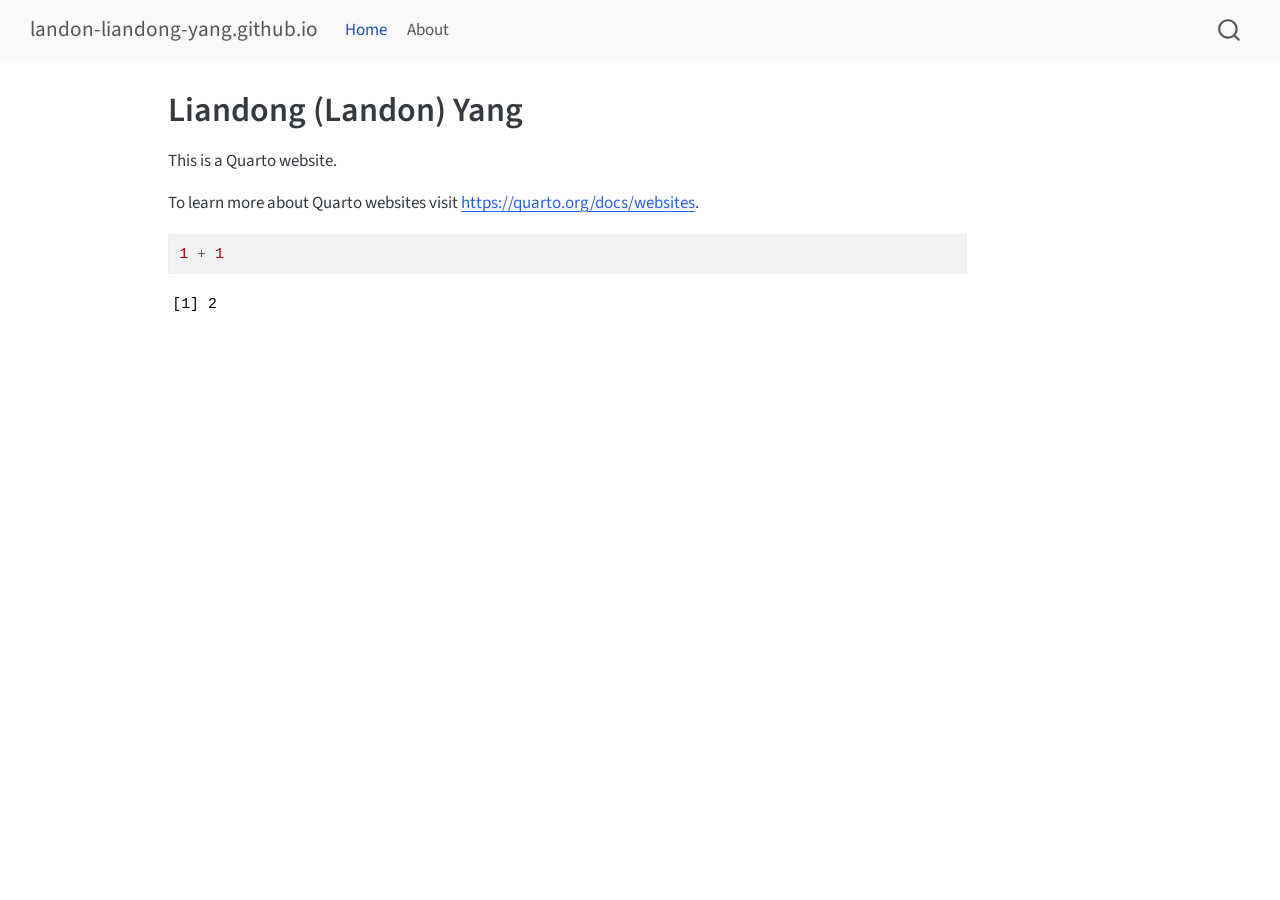
==== docs/index.html @ 1467f98a "title changes" ====
<!DOCTYPE html>
<html xmlns="http://www.w3.org/1999/xhtml" lang="en" xml:lang="en"><head>

<meta charset="utf-8">
<meta name="generator" content="quarto-1.11.9">

<meta name="viewport" content="width=device-width, initial-scale=1.0, user-scalable=yes">


<title>Liandong (Landon) Yang – landon-liandong-yang.github.io</title>
<style>
/* Default styles provided by pandoc.
** See https://pandoc.org/MANUAL.html#variables-for-html for config info.
*/
span.smallcaps{font-variant: small-caps;}
div.columns{display: flex; gap: 1.5em;}
div.column{flex: auto;}
@media screen {
div.columns{gap: min(4vw, 1.5em);}
div.column{overflow-x: auto;}
}
div.hanging-indent{margin-left: 1.5em; text-indent: -1.5em;}
ul.task-list{list-style: none;}
ul.task-list li input[type="checkbox"] {
  width: 0.8em;
  margin: 0 0.8em 0.2em -1em; /* quarto-specific, see https://github.com/quarto-dev/quarto-cli/issues/4556 */ 
  vertical-align: middle;
}
/* CSS for syntax highlighting */
html { -webkit-text-size-adjust: 100%; }
pre > code.sourceCode { white-space: pre; position: relative; }
pre > code.sourceCode > span { display: inline-block; line-height: 1.25; }
pre > code.sourceCode > span:empty { height: 1.2em; }
.sourceCode { overflow: visible; }
code.sourceCode > span { color: inherit; text-decoration: inherit; }
div.sourceCode { margin: 1em 0; }
pre.sourceCode { margin: 0; }
@media screen {
div.sourceCode { overflow: auto; }
}
@media print {
pre > code.sourceCode { white-space: pre-wrap; }
pre > code.sourceCode > span { text-indent: -5em; padding-left: 5em; }
}
pre.numberSource code
  { counter-reset: source-line 0; }
pre.numberSource code > span
  { position: relative; left: -4em; counter-increment: source-line; }
pre.numberSource code > span > a:first-child::before
  { content: counter(source-line);
    position: relative; left: -1em; text-align: right; vertical-align: baseline;
    border: none; display: inline-block;
    -webkit-touch-callout: none; -webkit-user-select: none;
    -khtml-user-select: none; -moz-user-select: none;
    -ms-user-select: none; user-select: none;
    padding: 0 4px; width: 4em;
  }
pre.numberSource { margin-left: 3em;  padding-left: 4px; }
div.sourceCode
  {   }
@media screen {
pre > code.sourceCode > span > a:first-child::before { text-decoration: underline; }
}
</style>


<script src="site_libs/quarto-nav/quarto-nav.js"></script>
<script src="site_libs/quarto-nav/headroom.min.js"></script>
<script src="site_libs/clipboard/clipboard.min.js"></script>
<script src="site_libs/quarto-search/autocomplete.umd.js"></script>
<script src="site_libs/quarto-search/fuse.min.js"></script>
<script src="site_libs/quarto-search/quarto-search.js"></script>
<meta name="quarto:offset" content="./">
<script src="site_libs/quarto-html/quarto.js" type="module"></script>
<script src="site_libs/quarto-html/tabsets/tabsets.js" type="module"></script>
<script src="site_libs/quarto-html/scrollable-regions/scrollable-regions.js" type="module"></script>
<script src="site_libs/quarto-html/popper.min.js"></script>
<script src="site_libs/quarto-html/tippy.umd.min.js"></script>
<script src="site_libs/quarto-html/anchor.min.js"></script>
<link href="site_libs/quarto-html/tippy.css" rel="stylesheet">
<link href="site_libs/quarto-html/quarto-syntax-highlighting-63b5708e65d6cd79cd7618c58d0c21e7.css" rel="stylesheet" id="quarto-text-highlighting-styles">
<script src="site_libs/bootstrap/bootstrap.min.js"></script>
<link href="site_libs/bootstrap/bootstrap-icons.css" rel="stylesheet">
<link href="site_libs/bootstrap/bootstrap-d31a0c91b01e363be7b7a36e602e2c70.min.css" rel="stylesheet" append-hash="true" id="quarto-bootstrap" data-mode="light">
<script id="quarto-search-options" type="application/json">{
  "location": "navbar",
  "copy-button": false,
  "collapse-after": 3,
  "panel-placement": "end",
  "type": "overlay",
  "limit": 50,
  "keyboard-shortcut": [
    "f",
    "/",
    "s"
  ],
  "show-item-context": false,
  "language": {
    "search-no-results-text": "No results",
    "search-matching-documents-text": "matching documents",
    "search-copy-link-title": "Copy link to search",
    "search-hide-matches-text": "Hide additional matches",
    "search-more-match-text": "more match in this document",
    "search-more-matches-text": "more matches in this document",
    "search-clear-button-title": "Clear",
    "search-text-placeholder": "",
    "search-detached-cancel-button-title": "Cancel",
    "search-submit-button-title": "Submit",
    "search-label": "Search"
  }
}</script>


<link rel="stylesheet" href="styles.css">
</head>

<body class="nav-fixed quarto-light"><a id="quarto-skip-link" class="visually-hidden-focusable" href="#quarto-document-content">Skip to main content</a>

<div id="quarto-search-results"></div>
  <header id="quarto-header" class="headroom fixed-top">
    <nav class="navbar navbar-expand-lg " data-bs-theme="dark" aria-label="Site">
      <div class="navbar-container container-fluid">
      <div class="navbar-brand-container mx-auto">
    <a class="navbar-brand" href="./index.html">
    <span class="navbar-title">landon-liandong-yang.github.io</span>
    </a>
  </div>
          <button class="navbar-toggler" type="button" data-bs-toggle="collapse" data-bs-target="#navbarCollapse" aria-controls="navbarCollapse" aria-expanded="false" aria-label="Toggle navigation" onclick="if (window.quartoToggleHeadroom) { window.quartoToggleHeadroom(); }">
  <span class="navbar-toggler-icon"></span>
</button>
          <div class="collapse navbar-collapse" id="navbarCollapse">
            <ul class="navbar-nav navbar-nav-scroll me-auto">
  <li class="nav-item">
    <a class="nav-link active" href="./index.html" aria-current="page"> 
<span class="menu-text">Home</span></a>
  </li>  
  <li class="nav-item">
    <a class="nav-link" href="./about.html"> 
<span class="menu-text">About</span></a>
  </li>  
</ul>
          </div> <!-- /navcollapse -->
            <div class="quarto-navbar-tools">
</div>
            <div id="quarto-search" class="" title="Search"></div>
      </div> <!-- /container-fluid -->
    </nav>
</header>
<!-- content -->
<div id="quarto-content" class="quarto-container page-columns page-rows-contents page-layout-article page-navbar">
<!-- sidebar -->
<!-- margin-sidebar -->
    <div id="quarto-margin-sidebar" class="sidebar margin-sidebar zindex-bottom">
        
    </div>
<!-- main -->
<main class="content" id="quarto-document-content" tabindex="-1">

<header id="title-block-header" class="quarto-title-block default">
<div class="quarto-title">
<h1 class="title">Liandong (Landon) Yang</h1>
</div>



<div class="quarto-title-meta">

    
  
    
  </div>
  


</header>


<p>This is a Quarto website.</p>
<p>To learn more about Quarto websites visit <a href="https://quarto.org/docs/websites" class="uri">https://quarto.org/docs/websites</a>.</p>
<div class="cell">
<div class="code-copy-outer-scaffold"><div class="sourceCode cell-code" id="cb1"><pre class="sourceCode r code-with-copy"><code class="sourceCode r"><span id="cb1-1"><a href="#cb1-1" aria-hidden="true" tabindex="-1"></a><span class="dv">1</span> <span class="sc">+</span> <span class="dv">1</span></span></code></pre></div><button title="Copy to Clipboard" class="code-copy-button"><i class="bi"></i></button></div>
<div class="cell-output cell-output-stdout">
<pre><code>[1] 2</code></pre>
</div>
</div>



</main> <!-- /main -->
<script id="quarto-html-after-body" type="application/javascript">
  window.document.addEventListener("DOMContentLoaded", function (event) {
    const icon = "";
    const anchorJS = new window.AnchorJS();
    anchorJS.options = {
      placement: 'right',
      icon: icon
    };
    anchorJS.add('.anchored');
    const isCodeAnnotation = (el) => {
      for (const clz of el.classList) {
        if (clz.startsWith('code-annotation-')) {                     
          return true;
        }
      }
      return false;
    }
    const onCopySuccess = function(e) {
      // button target
      const button = e.trigger;
      // don't keep focus
      button.blur();
      // flash "checked"
      button.classList.add('code-copy-button-checked');
      var currentTitle = button.getAttribute("title");
      button.setAttribute("title", "Copied!");
      let tooltip;
      if (window.bootstrap) {
        button.setAttribute("data-bs-toggle", "tooltip");
        button.setAttribute("data-bs-placement", "left");
        button.setAttribute("data-bs-title", "Copied!");
        tooltip = new bootstrap.Tooltip(button, 
          { trigger: "manual", 
            customClass: "code-copy-button-tooltip",
            offset: [0, -8]});
        tooltip.show();    
      }
      setTimeout(function() {
        if (tooltip) {
          tooltip.hide();
          button.removeAttribute("data-bs-title");
          button.removeAttribute("data-bs-toggle");
          button.removeAttribute("data-bs-placement");
        }
        button.setAttribute("title", currentTitle);
        button.classList.remove('code-copy-button-checked');
      }, 1000);
      // clear code selection
      e.clearSelection();
    }
    const getTextToCopy = function(trigger) {
      const outerScaffold = trigger.parentElement.cloneNode(true);
      const codeEl = outerScaffold.querySelector('code');
      for (const childEl of codeEl.children) {
        if (isCodeAnnotation(childEl)) {
          childEl.remove();
        }
      }
      return codeEl.innerText;
    }
    const clipboard = new window.ClipboardJS('.code-copy-button:not([data-in-quarto-modal])', {
      text: getTextToCopy
    });
    clipboard.on('success', onCopySuccess);
    if (window.document.getElementById('quarto-embedded-source-code-modal')) {
      const clipboardModal = new window.ClipboardJS('.code-copy-button[data-in-quarto-modal]', {
        text: getTextToCopy,
        container: window.document.getElementById('quarto-embedded-source-code-modal')
      });
      clipboardModal.on('success', onCopySuccess);
    }
      var localhostRegex = new RegExp(/^(?:http|https):\/\/localhost\:?[0-9]*\//);
      var mailtoRegex = new RegExp(/^mailto:/);
        var filterRegex = new RegExp('/' + window.location.host + '/');
      var isInternal = (href) => {
          return filterRegex.test(href) || localhostRegex.test(href) || mailtoRegex.test(href);
      }
      // Inspect non-navigation links and adorn them if external
      window.quartoDecorateExternalLinks = function (root) {
     var links = (root || window.document).querySelectorAll('a[href]:not(.nav-link):not(.navbar-brand):not(.toc-action):not(.sidebar-link):not(.sidebar-item-toggle):not(.pagination-link):not(.no-external):not([aria-hidden]):not(.dropdown-item):not(.quarto-navigation-tool):not(.about-link)');
      for (var i=0; i<links.length; i++) {
        const link = links[i];
        if (!isInternal(link.href)) {
          // undo the damage that might have been done by quarto-nav.js in the case of
          // links that we want to consider external
          if (link.dataset.originalHref !== undefined) {
            link.href = link.dataset.originalHref;
          }
          if (!link.classList.contains('no-external-icon')) {
          }
        }
      }
      };
      window.quartoDecorateExternalLinks(window.document);
    // Esc closes the popup (WCAG 1.4.13) and focus leaving both trigger and
    // popup closes it (WCAG 2.4.11); tippy handles neither for interactive popups.
    const hideOnEscAndFocusOut = {
      name: 'hideOnEscAndFocusOut',
      defaultValue: true,
      fn(instance) {
        const dismiss = () => {
          // A show scheduled by the trigger delay would otherwise reopen it
          instance.clearDelayTimeouts();
          instance.hide();
        };
        const onKeyDown = (event) => {
          if (event.key !== 'Escape') {
            return;
          }
          // Keep Esc from also reaching page handlers (e.g. reveal.js overview),
          // except an open reveal.js slide menu, which Esc should close too.
          // The menu handles keys only when its keyboard option is on.
          const menuHandlesEsc = window.Reveal?.getPlugin?.('menu')?.isOpen() &&
            window.Reveal.getConfig().menu?.keyboard !== false;
          if (!menuHandlesEsc) {
            event.stopPropagation();
          }
          if (instance.popper.contains(window.document.activeElement)) {
            // Disabled while refocusing so the focus trigger does not reopen it
            instance.disable();
            instance.reference.focus();
            instance.enable();
          }
          dismiss();
        };
        const onFocusOut = (event) => {
          const target = event.relatedTarget;
          if (target && !instance.reference.contains(target) &&
              !instance.popper.contains(target)) {
            dismiss();
          }
        };
        // On the trigger too: a click trigger (code-annotations: select) has no
        // blur handling. Attached for the instance's lifetime so leaving the
        // trigger also cancels a show still pending on the trigger delay.
        instance.reference.addEventListener('focusout', onFocusOut);
        return {
          onShow() {
            window.document.addEventListener('keydown', onKeyDown, true);
            instance.popper.addEventListener('focusout', onFocusOut);
          },
          onHide() {
            window.document.removeEventListener('keydown', onKeyDown, true);
            instance.popper.removeEventListener('focusout', onFocusOut);
          },
          onDestroy() {
            instance.reference.removeEventListener('focusout', onFocusOut);
          },
        };
      },
    };
    function tippyHover(el, contentFn, onTriggerFn, onUntriggerFn) {
      const config = {
        allowHTML: true,
        maxWidth: 500,
        delay: 100,
        arrow: false,
        appendTo: function(el) {
            return el.parentElement;
        },
        interactive: true,
        interactiveBorder: 10,
        theme: 'quarto',
        placement: 'bottom-start',
        plugins: [hideOnEscAndFocusOut],
      };
      if (contentFn) {
        config.content = contentFn;
      }
      if (onTriggerFn) {
        config.onTrigger = onTriggerFn;
      }
      if (onUntriggerFn) {
        config.onUntrigger = onUntriggerFn;
      }
      window.tippy(el, config); 
    }
    const noterefs = window.document.querySelectorAll('a[role="doc-noteref"]');
    for (var i=0; i<noterefs.length; i++) {
      const ref = noterefs[i];
      tippyHover(ref, function() {
        // use id or data attribute instead here
        let href = ref.getAttribute('data-footnote-href') || ref.getAttribute('href');
        try { href = new URL(href).hash; } catch {}
        const id = href.replace(/^#\/?/, "");
        const note = window.document.getElementById(id);
        if (note) {
          return note.innerHTML;
        } else {
          return "";
        }
      });
    }
    const xrefs = window.document.querySelectorAll('a.quarto-xref');
    const processXRef = (id, note) => {
      // Strip column container classes
      const stripColumnClz = (el) => {
        el.classList.remove("page-full", "page-columns");
        if (el.children) {
          for (const child of el.children) {
            stripColumnClz(child);
          }
        }
      }
      stripColumnClz(note)
      if (id === null || id.startsWith('sec-')) {
        // Special case sections, only their first couple elements
        const container = document.createElement("div");
        if (note.children && note.children.length > 2) {
          container.appendChild(note.children[0].cloneNode(true));
          for (let i = 1; i < note.children.length; i++) {
            const child = note.children[i];
            if (child.tagName === "P" && child.innerText === "") {
              continue;
            } else {
              container.appendChild(child.cloneNode(true));
              break;
            }
          }
          if (window.Quarto?.typesetMath) {
            window.Quarto.typesetMath(container);
          }
          return container.innerHTML
        } else {
          if (window.Quarto?.typesetMath) {
            window.Quarto.typesetMath(note);
          }
          return note.innerHTML;
        }
      } else {
        // Remove any anchor links if they are present
        const anchorLink = note.querySelector('a.anchorjs-link');
        if (anchorLink) {
          anchorLink.remove();
        }
        if (window.Quarto?.typesetMath) {
          window.Quarto.typesetMath(note);
        }
        if (note.classList.contains("callout")) {
          return note.outerHTML;
        } else {
          return note.innerHTML;
        }
      }
    }
    for (var i=0; i<xrefs.length; i++) {
      const xref = xrefs[i];
      tippyHover(xref, undefined, function(instance) {
        instance.disable();
        let url = xref.getAttribute('href');
        let hash = undefined; 
        if (url.startsWith('#')) {
          hash = url;
        } else {
          try { hash = new URL(url).hash; } catch {}
        }
        if (hash) {
          const id = hash.replace(/^#\/?/, "");
          const note = window.document.getElementById(id);
          if (note !== null) {
            try {
              const html = processXRef(id, note.cloneNode(true));
              instance.setContent(html);
            } finally {
              instance.enable();
              instance.show();
            }
          } else {
            // See if we can fetch this
            fetch(url.split('#')[0])
            .then(res => res.text())
            .then(html => {
              const parser = new DOMParser();
              const htmlDoc = parser.parseFromString(html, "text/html");
              const note = htmlDoc.getElementById(id);
              if (note !== null) {
                const html = processXRef(id, note);
                instance.setContent(html);
              } 
            }).finally(() => {
              instance.enable();
              instance.show();
            });
          }
        } else {
          // See if we can fetch a full url (with no hash to target)
          // This is a special case and we should probably do some content thinning / targeting
          fetch(url)
          .then(res => res.text())
          .then(html => {
            const parser = new DOMParser();
            const htmlDoc = parser.parseFromString(html, "text/html");
            const note = htmlDoc.querySelector('main.content');
            if (note !== null) {
              // This should only happen for chapter cross references
              // (since there is no id in the URL)
              // remove the first header
              if (note.children.length > 0 && note.children[0].tagName === "HEADER") {
                note.children[0].remove();
              }
              const html = processXRef(null, note);
              instance.setContent(html);
            } 
          }).finally(() => {
            instance.enable();
            instance.show();
          });
        }
      }, function(instance) {
      });
    }
        let selectedAnnoteEl;
        const selectorForAnnotation = ( cell, annotation) => {
          let cellAttr = 'data-code-cell="' + cell + '"';
          let lineAttr = 'data-code-annotation="' +  annotation + '"';
          const selector = 'span[' + cellAttr + '][' + lineAttr + ']';
          return selector;
        }
        const selectCodeLines = (annoteEl) => {
          const doc = window.document;
          const targetCell = annoteEl.getAttribute("data-target-cell");
          const targetAnnotation = annoteEl.getAttribute("data-target-annotation");
          const annoteSpan = window.document.querySelector(selectorForAnnotation(targetCell, targetAnnotation));
          const lines = annoteSpan.getAttribute("data-code-lines").split(",");
          const lineIds = lines.map((line) => {
            return targetCell + "-" + line;
          })
          // Each band is positioned against its own containing block, which is
          // not the offsetParent of the lines, so place it from client rects.
          const placeBand = (band, firstEl, lastEl, codeBlock) => {
            const container = band.offsetParent;
            if (container === null) {
              return;
            }
            const containerRect = container.getBoundingClientRect();
            // Reveal.js scales slides with a transform, so convert client
            // pixels back to the CSS pixels of the container.
            const scale = containerRect.height / container.offsetHeight || 1;
            const firstRect = firstEl.getBoundingClientRect();
            const lastRect = lastEl.getBoundingClientRect();
            const top = (firstRect.top - containerRect.top) / scale - container.clientTop + container.scrollTop;
            const height = (lastRect.bottom - firstRect.top) / scale;
            band.style.top = top - 2 + "px";
            band.style.height = height + 4 + "px";
            if (codeBlock) {
              // Without the copy button wrapper, the containing block is wider
              // than the code block, so span the code block explicitly.
              const blockRect = codeBlock.getBoundingClientRect();
              band.style.left = (blockRect.left - containerRect.left) / scale - container.clientLeft + container.scrollLeft + "px";
              band.style.width = blockRect.width / scale + "px";
            }
          };
          if (lineIds.length > 0) {
            const el = window.document.getElementById(lineIds[0]);
            const lastEl = window.document.getElementById(lineIds[lineIds.length - 1]);
            const parent = el.parentElement.parentElement;
            // cook up a div (if necessary) and position it
            let div = window.document.getElementById("code-annotation-line-highlight");
            if (div === null) {
              div = window.document.createElement("div");
              div.setAttribute("id", "code-annotation-line-highlight");
              div.style.position = 'absolute';
              parent.appendChild(div);
            }
            placeBand(div, el, lastEl, parent.closest("div.sourceCode") || parent);
            let gutterDiv = window.document.getElementById("code-annotation-line-highlight-gutter");
            if (gutterDiv === null) {
              gutterDiv = window.document.createElement("div");
              gutterDiv.setAttribute("id", "code-annotation-line-highlight-gutter");
              gutterDiv.style.position = 'absolute';
              const codeCell = window.document.getElementById(targetCell);
              const gutter = codeCell.querySelector('.code-annotation-gutter');
              gutter.appendChild(gutterDiv);
            }
            placeBand(gutterDiv, el, lastEl);
            selectedAnnoteEl = annoteEl;
          }
        };
        const unselectCodeLines = () => {
          const elementsIds = ["code-annotation-line-highlight", "code-annotation-line-highlight-gutter"];
          elementsIds.forEach((elId) => {
            const div = window.document.getElementById(elId);
            if (div) {
              div.remove();
            }
          });
          selectedAnnoteEl = undefined;
        };
          // Handle positioning of the toggle
      window.addEventListener(
        "resize",
        throttle(() => {
          elRect = undefined;
          if (selectedAnnoteEl) {
            selectCodeLines(selectedAnnoteEl);
          }
        }, 10)
      );
      function throttle(fn, ms) {
      let throttle = false;
      let timer;
        return (...args) => {
          if(!throttle) { // first call gets through
              fn.apply(this, args);
              throttle = true;
          } else { // all the others get throttled
              if(timer) clearTimeout(timer); // cancel #2
              timer = setTimeout(() => {
                fn.apply(this, args);
                timer = throttle = false;
              }, ms);
          }
        };
      }
        // Attach click handler to the DT
        const annoteDls = window.document.querySelectorAll('dt[data-target-cell]');
        for (const annoteDlNode of annoteDls) {
          annoteDlNode.addEventListener('click', (event) => {
            const clickedEl = event.target;
            if (clickedEl !== selectedAnnoteEl) {
              unselectCodeLines();
              const activeEl = window.document.querySelector('dt[data-target-cell].code-annotation-active');
              if (activeEl) {
                activeEl.classList.remove('code-annotation-active');
              }
              selectCodeLines(clickedEl);
              clickedEl.classList.add('code-annotation-active');
            } else {
              // Unselect the line
              unselectCodeLines();
              clickedEl.classList.remove('code-annotation-active');
            }
          });
        }
    const findCites = (el) => {
      const parentEl = el.parentElement;
      if (parentEl) {
        const cites = parentEl.dataset.cites;
        if (cites) {
          return {
            el,
            cites: cites.split(' ')
          };
        } else {
          return findCites(el.parentElement)
        }
      } else {
        return undefined;
      }
    };
    var bibliorefs = window.document.querySelectorAll('a[role="doc-biblioref"]');
    for (var i=0; i<bibliorefs.length; i++) {
      const ref = bibliorefs[i];
      const citeInfo = findCites(ref);
      if (citeInfo) {
        tippyHover(citeInfo.el, function() {
          var popup = window.document.createElement('div');
          citeInfo.cites.forEach(function(cite) {
            var citeDiv = window.document.createElement('div');
            citeDiv.classList.add('hanging-indent');
            citeDiv.classList.add('csl-entry');
            var biblioDiv = window.document.getElementById('ref-' + cite);
            if (biblioDiv) {
              citeDiv.innerHTML = biblioDiv.innerHTML;
            }
            popup.appendChild(citeDiv);
          });
          return popup.innerHTML;
        });
      }
    }
  });
  </script>
  <script type="application/javascript">
  window.quartoScrollableRegionsLabels = {"code":"Scrollable code","output":"Scrollable output"};
  </script>
</div> <!-- /content -->




</body></html>
---- docs/site_libs/quarto-html/tippy.css ----
.tippy-box[data-animation=fade][data-state=hidden]{opacity:0}[data-tippy-root]{max-width:calc(100vw - 10px)}.tippy-box{position:relative;background-color:#333;color:#fff;border-radius:4px;font-size:14px;line-height:1.4;white-space:normal;outline:0;transition-property:transform,visibility,opacity}.tippy-box[data-placement^=top]>.tippy-arrow{bottom:0}.tippy-box[data-placement^=top]>.tippy-arrow:before{bottom:-7px;left:0;border-width:8px 8px 0;border-top-color:initial;transform-origin:center top}.tippy-box[data-placement^=bottom]>.tippy-arrow{top:0}.tippy-box[data-placement^=bottom]>.tippy-arrow:before{top:-7px;left:0;border-width:0 8px 8px;border-bottom-color:initial;transform-origin:center bottom}.tippy-box[data-placement^=left]>.tippy-arrow{right:0}.tippy-box[data-placement^=left]>.tippy-arrow:before{border-width:8px 0 8px 8px;border-left-color:initial;right:-7px;transform-origin:center left}.tippy-box[data-placement^=right]>.tippy-arrow{left:0}.tippy-box[data-placement^=right]>.tippy-arrow:before{left:-7px;border-width:8px 8px 8px 0;border-right-color:initial;transform-origin:center right}.tippy-box[data-inertia][data-state=visible]{transition-timing-function:cubic-bezier(.54,1.5,.38,1.11)}.tippy-arrow{width:16px;height:16px;color:#333}.tippy-arrow:before{content:"";position:absolute;border-color:transparent;border-style:solid}.tippy-content{position:relative;padding:5px 9px;z-index:1}
---- docs/site_libs/quarto-html/quarto-syntax-highlighting-63b5708e65d6cd79cd7618c58d0c21e7.css ----
/* quarto syntax highlight colors */
:root {
  --quarto-hl-ot-color: #003B4F;
  --quarto-hl-at-color: #657422;
  --quarto-hl-ss-color: #20794D;
  --quarto-hl-an-color: #5E5E5E;
  --quarto-hl-fu-color: #4758AB;
  --quarto-hl-st-color: #20794D;
  --quarto-hl-cf-color: #003B4F;
  --quarto-hl-op-color: #5E5E5E;
  --quarto-hl-er-color: #AD0000;
  --quarto-hl-bn-color: #AD0000;
  --quarto-hl-al-color: #AD0000;
  --quarto-hl-va-color: #111111;
  --quarto-hl-bu-color: inherit;
  --quarto-hl-ex-color: inherit;
  --quarto-hl-pp-color: #AD0000;
  --quarto-hl-in-color: #5E5E5E;
  --quarto-hl-vs-color: #20794D;
  --quarto-hl-wa-color: #5E5E5E;
  --quarto-hl-do-color: #5E5E5E;
  --quarto-hl-im-color: #00769E;
  --quarto-hl-ch-color: #20794D;
  --quarto-hl-dt-color: #AD0000;
  --quarto-hl-fl-color: #AD0000;
  --quarto-hl-co-color: #5E5E5E;
  --quarto-hl-cv-color: #5E5E5E;
  --quarto-hl-cn-color: #8f5902;
  --quarto-hl-sc-color: #5E5E5E;
  --quarto-hl-dv-color: #AD0000;
  --quarto-hl-kw-color: #003B4F;
}

/* other quarto variables */
:root {
  --quarto-font-monospace: SFMono-Regular, Menlo, Monaco, Consolas, "Liberation Mono", "Courier New", monospace;
}

/* syntax highlight based on Pandoc's rules */
pre > code.sourceCode > span {
  color: #003B4F;
}

code.sourceCode > span {
  color: #003B4F;
}

div.sourceCode,
div.sourceCode pre.sourceCode {
  color: #003B4F;
}

/* Normal */
code span {
  color: #003B4F;
}

/* Alert */
code span.al {
  color: #AD0000;
  font-style: inherit;
}

/* Annotation */
code span.an {
  color: #5E5E5E;
  font-style: inherit;
}

/* Attribute */
code span.at {
  color: #657422;
  font-style: inherit;
}

/* BaseN */
code span.bn {
  color: #AD0000;
  font-style: inherit;
}

/* BuiltIn */
code span.bu {
  font-style: inherit;
}

/* ControlFlow */
code span.cf {
  color: #003B4F;
  font-weight: bold;
  font-style: inherit;
}

/* Char */
code span.ch {
  color: #20794D;
  font-style: inherit;
}

/* Constant */
code span.cn {
  color: #8f5902;
  font-style: inherit;
}

/* Comment */
code span.co {
  color: #5E5E5E;
  font-style: inherit;
}

/* CommentVar */
code span.cv {
  color: #5E5E5E;
  font-style: italic;
}

/* Documentation */
code span.do {
  color: #5E5E5E;
  font-style: italic;
}

/* DataType */
code span.dt {
  color: #AD0000;
  font-style: inherit;
}

/* DecVal */
code span.dv {
  color: #AD0000;
  font-style: inherit;
}

/* Error */
code span.er {
  color: #AD0000;
  font-style: inherit;
}

/* Extension */
code span.ex {
  font-style: inherit;
}

/* Float */
code span.fl {
  color: #AD0000;
  font-style: inherit;
}

/* Function */
code span.fu {
  color: #4758AB;
  font-style: inherit;
}

/* Import */
code span.im {
  color: #00769E;
  font-style: inherit;
}

/* Information */
code span.in {
  color: #5E5E5E;
  font-style: inherit;
}

/* Keyword */
code span.kw {
  color: #003B4F;
  font-weight: bold;
  font-style: inherit;
}

/* Operator */
code span.op {
  color: #5E5E5E;
  font-style: inherit;
}

/* Other */
code span.ot {
  color: #003B4F;
  font-style: inherit;
}

/* Preprocessor */
code span.pp {
  color: #AD0000;
  font-style: inherit;
}

/* SpecialChar */
code span.sc {
  color: #5E5E5E;
  font-style: inherit;
}

/* SpecialString */
code span.ss {
  color: #20794D;
  font-style: inherit;
}

/* String */
code span.st {
  color: #20794D;
  font-style: inherit;
}

/* Variable */
code span.va {
  color: #111111;
  font-style: inherit;
}

/* VerbatimString */
code span.vs {
  color: #20794D;
  font-style: inherit;
}

/* Warning */
code span.wa {
  color: #5E5E5E;
  font-style: italic;
}

.prevent-inlining {
  content: "</";
}

/*# sourceMappingURL=054cc16b9e9817627be6994582d2ffb5.css.map */
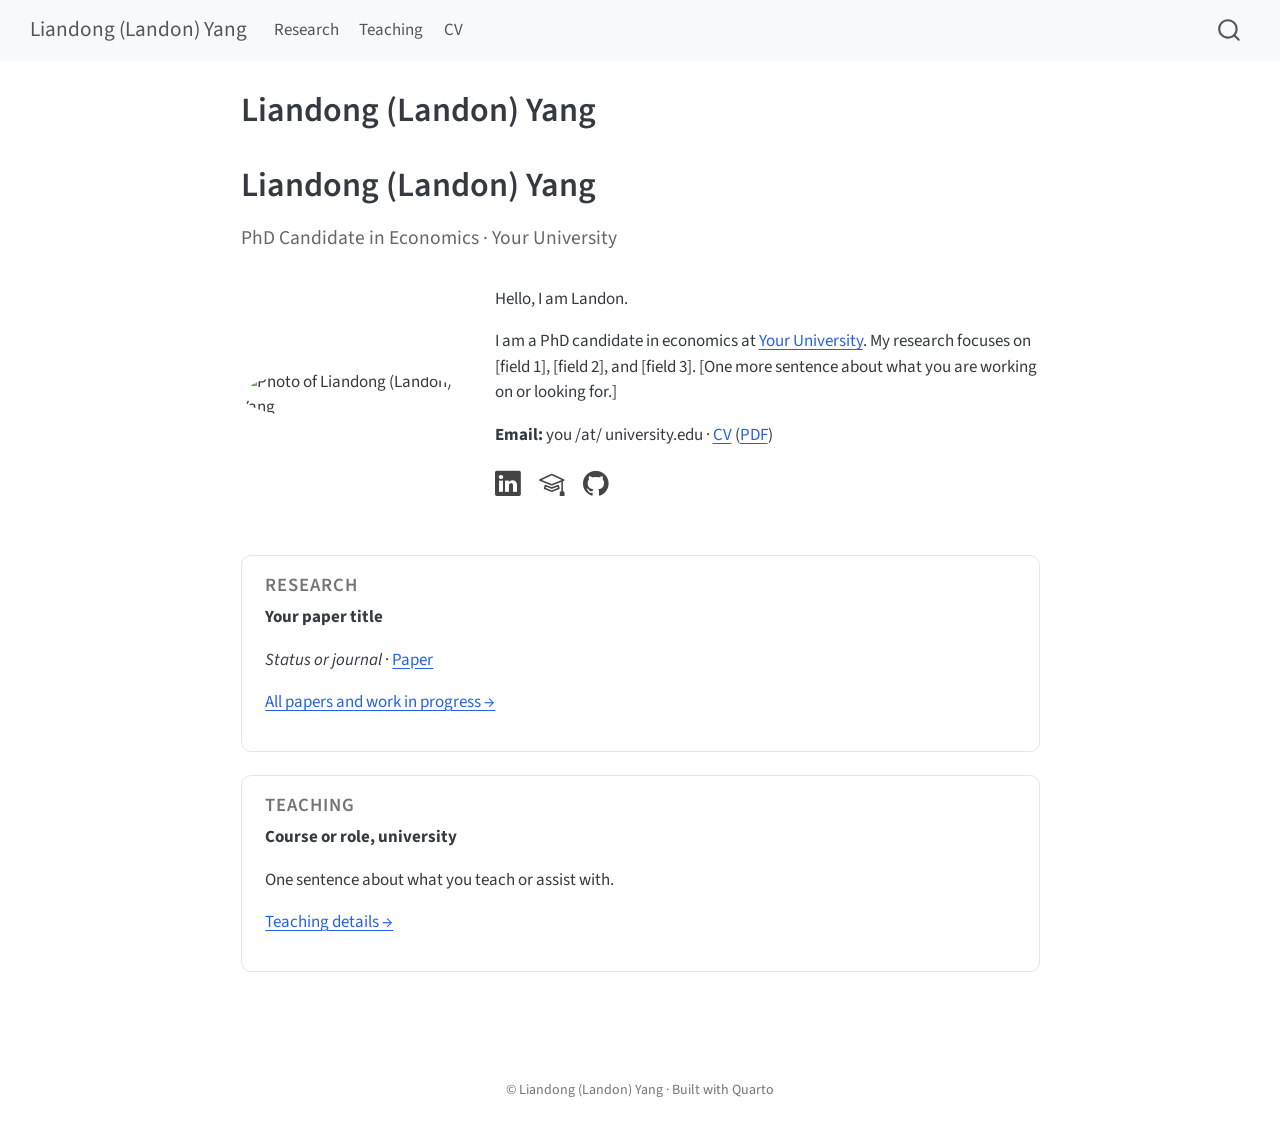
==== commit 46e02174: "New homepage layout" ====
--- a/docs/index.html
+++ b/docs/index.html
@@ -7,7 +7,7 @@
 <meta name="viewport" content="width=device-width, initial-scale=1.0, user-scalable=yes">
 
 
-<title>Liandong (Landon) Yang – landon-liandong-yang.github.io</title>
+<title>Liandong (Landon) Yang</title>
 <style>
 /* Default styles provided by pandoc.
 ** See https://pandoc.org/MANUAL.html#variables-for-html for config info.
@@ -25,41 +25,6 @@
   width: 0.8em;
   margin: 0 0.8em 0.2em -1em; /* quarto-specific, see https://github.com/quarto-dev/quarto-cli/issues/4556 */ 
   vertical-align: middle;
-}
-/* CSS for syntax highlighting */
-html { -webkit-text-size-adjust: 100%; }
-pre > code.sourceCode { white-space: pre; position: relative; }
-pre > code.sourceCode > span { display: inline-block; line-height: 1.25; }
-pre > code.sourceCode > span:empty { height: 1.2em; }
-.sourceCode { overflow: visible; }
-code.sourceCode > span { color: inherit; text-decoration: inherit; }
-div.sourceCode { margin: 1em 0; }
-pre.sourceCode { margin: 0; }
-@media screen {
-div.sourceCode { overflow: auto; }
-}
-@media print {
-pre > code.sourceCode { white-space: pre-wrap; }
-pre > code.sourceCode > span { text-indent: -5em; padding-left: 5em; }
-}
-pre.numberSource code
-  { counter-reset: source-line 0; }
-pre.numberSource code > span
-  { position: relative; left: -4em; counter-increment: source-line; }
-pre.numberSource code > span > a:first-child::before
-  { content: counter(source-line);
-    position: relative; left: -1em; text-align: right; vertical-align: baseline;
-    border: none; display: inline-block;
-    -webkit-touch-callout: none; -webkit-user-select: none;
-    -khtml-user-select: none; -moz-user-select: none;
-    -ms-user-select: none; user-select: none;
-    padding: 0 4px; width: 4em;
-  }
-pre.numberSource { margin-left: 3em;  padding-left: 4px; }
-div.sourceCode
-  {   }
-@media screen {
-pre > code.sourceCode > span > a:first-child::before { text-decoration: underline; }
 }
 </style>
 
@@ -114,7 +79,7 @@
 <link rel="stylesheet" href="styles.css">
 </head>
 
-<body class="nav-fixed quarto-light"><a id="quarto-skip-link" class="visually-hidden-focusable" href="#quarto-document-content">Skip to main content</a>
+<body class="nav-fixed fullcontent quarto-light"><a id="quarto-skip-link" class="visually-hidden-focusable" href="#quarto-document-content">Skip to main content</a>
 
 <div id="quarto-search-results"></div>
   <header id="quarto-header" class="headroom fixed-top">
@@ -122,7 +87,7 @@
       <div class="navbar-container container-fluid">
       <div class="navbar-brand-container mx-auto">
     <a class="navbar-brand" href="./index.html">
-    <span class="navbar-title">landon-liandong-yang.github.io</span>
+    <span class="navbar-title">Liandong (Landon) Yang</span>
     </a>
   </div>
           <button class="navbar-toggler" type="button" data-bs-toggle="collapse" data-bs-target="#navbarCollapse" aria-controls="navbarCollapse" aria-expanded="false" aria-label="Toggle navigation" onclick="if (window.quartoToggleHeadroom) { window.quartoToggleHeadroom(); }">
@@ -131,12 +96,16 @@
           <div class="collapse navbar-collapse" id="navbarCollapse">
             <ul class="navbar-nav navbar-nav-scroll me-auto">
   <li class="nav-item">
-    <a class="nav-link active" href="./index.html" aria-current="page"> 
-<span class="menu-text">Home</span></a>
+    <a class="nav-link" href="./research.html"> 
+<span class="menu-text">Research</span></a>
   </li>  
   <li class="nav-item">
-    <a class="nav-link" href="./about.html"> 
-<span class="menu-text">About</span></a>
+    <a class="nav-link" href="./teaching.html"> 
+<span class="menu-text">Teaching</span></a>
+  </li>  
+  <li class="nav-item">
+    <a class="nav-link" href="./cv.qmd"> 
+<span class="menu-text">CV</span></a>
   </li>  
 </ul>
           </div> <!-- /navcollapse -->
@@ -150,9 +119,7 @@
 <div id="quarto-content" class="quarto-container page-columns page-rows-contents page-layout-article page-navbar">
 <!-- sidebar -->
 <!-- margin-sidebar -->
-    <div id="quarto-margin-sidebar" class="sidebar margin-sidebar zindex-bottom">
-        
-    </div>
+    
 <!-- main -->
 <main class="content" id="quarto-document-content" tabindex="-1">
 
@@ -175,16 +142,35 @@
 </header>
 
 
-<p>This is a Quarto website.</p>
-<p>To learn more about Quarto websites visit <a href="https://quarto.org/docs/websites" class="uri">https://quarto.org/docs/websites</a>.</p>
-<div class="cell">
-<div class="code-copy-outer-scaffold"><div class="sourceCode cell-code" id="cb1"><pre class="sourceCode r code-with-copy"><code class="sourceCode r"><span id="cb1-1"><a href="#cb1-1" aria-hidden="true" tabindex="-1"></a><span class="dv">1</span> <span class="sc">+</span> <span class="dv">1</span></span></code></pre></div><button title="Copy to Clipboard" class="code-copy-button"><i class="bi"></i></button></div>
-<div class="cell-output cell-output-stdout">
-<pre><code>[1] 2</code></pre>
+<section id="liandong-landon-yang" class="level1 unnumbered">
+<h1 class="unnumbered">Liandong (Landon) Yang</h1>
+<p><span class="subtitle-line">PhD Candidate in Economics · Your University</span></p>
+<div class="hero">
+<p><img src="assets/img/headshot.jpg" class="headshot img-fluid" alt="Photo of Liandong (Landon) Yang"></p>
+<div class="hero-text">
+<p>Hello, I am Landon.</p>
+<p>I am a PhD candidate in economics at <a href="https://your-university.edu">Your University</a>. My research focuses on [field 1], [field 2], and [field 3]. [One more sentence about what you are working on or looking for.]</p>
+<p><strong>Email:</strong> you /at/ university.edu · <a href="cv.qmd">CV</a> (<a href="assets/files/CV.pdf">PDF</a>)</p>
+<div class="social">
+<p><a href="https://www.linkedin.com/in/your-profile" title="LinkedIn"><i class="bi bi-linkedin"></i></a> <a href="https://scholar.google.com/citations?user=YOURID" title="Google Scholar"><i class="bi bi-mortarboard"></i></a> <a href="https://github.com/landon-liandong-yang" title="GitHub"><i class="bi bi-github"></i></a></p>
 </div>
 </div>
-
-
+</div>
+<section id="research" class="level3 card-section">
+<h3 class="anchored" data-anchor-id="research">Research</h3>
+<p><strong>Your paper title</strong></p>
+<p><em>Status or journal</em> · <a href="./research.html">Paper</a></p>
+<p><a href="./research.html">All papers and work in progress →</a></p>
+</section>
+<section id="teaching" class="level3 card-section">
+<h3 class="anchored" data-anchor-id="teaching">Teaching</h3>
+<p><strong>Course or role, university</strong></p>
+<p>One sentence about what you teach or assist with.</p>
+<p><a href="./teaching.html">Teaching details →</a></p>
+</section>
+
+
+</section>
 
 </main> <!-- /main -->
 <script id="quarto-html-after-body" type="application/javascript">
@@ -664,6 +650,19 @@
   window.quartoScrollableRegionsLabels = {"code":"Scrollable code","output":"Scrollable output"};
   </script>
 </div> <!-- /content -->
+<footer class="footer">
+  <div class="nav-footer">
+    <div class="nav-footer-left">
+      &nbsp;
+    </div>   
+    <div class="nav-footer-center">
+<p>© Liandong (Landon) Yang · Built with Quarto</p>
+</div>
+    <div class="nav-footer-right">
+      &nbsp;
+    </div>
+  </div>
+</footer>
 
 
 
--- a/docs/styles.css
+++ b/docs/styles.css
@@ -0,0 +1,36 @@
+/* css styles */
+/* Photo + bio side by side */
+.hero {
+  display: grid;
+  grid-template-columns: 220px 1fr;
+  gap: 2rem;
+  align-items: center;
+  margin: 2rem 0;
+}
+.hero figure { margin: 0; }
+.hero img.headshot {
+  width: 100%;
+  border-radius: 50%;
+  aspect-ratio: 1 / 1;
+  object-fit: cover;
+}
+.subtitle-line { color: #666; font-size: 1.15rem; margin-top: -0.5rem; }
+
+/* Social icons */
+.social a { font-size: 1.5rem; margin-right: 0.9rem; color: #444; }
+.social a:hover { color: #0d6efd; }
+
+/* Card sections */
+.card-section {
+  border: 1px solid #e5e5e5;
+  border-radius: 10px;
+  padding: 1.1rem 1.4rem;
+  margin: 1.3rem 0;
+}
+.card-section h3 { margin-top: 0; font-size: 1.1rem; text-transform: uppercase; letter-spacing: .05em; color: #666; }
+
+/* Phones */
+@media (max-width: 700px) {
+  .hero { grid-template-columns: 1fr; text-align: center; }
+  .hero img.headshot { max-width: 200px; margin: 0 auto; }
+}
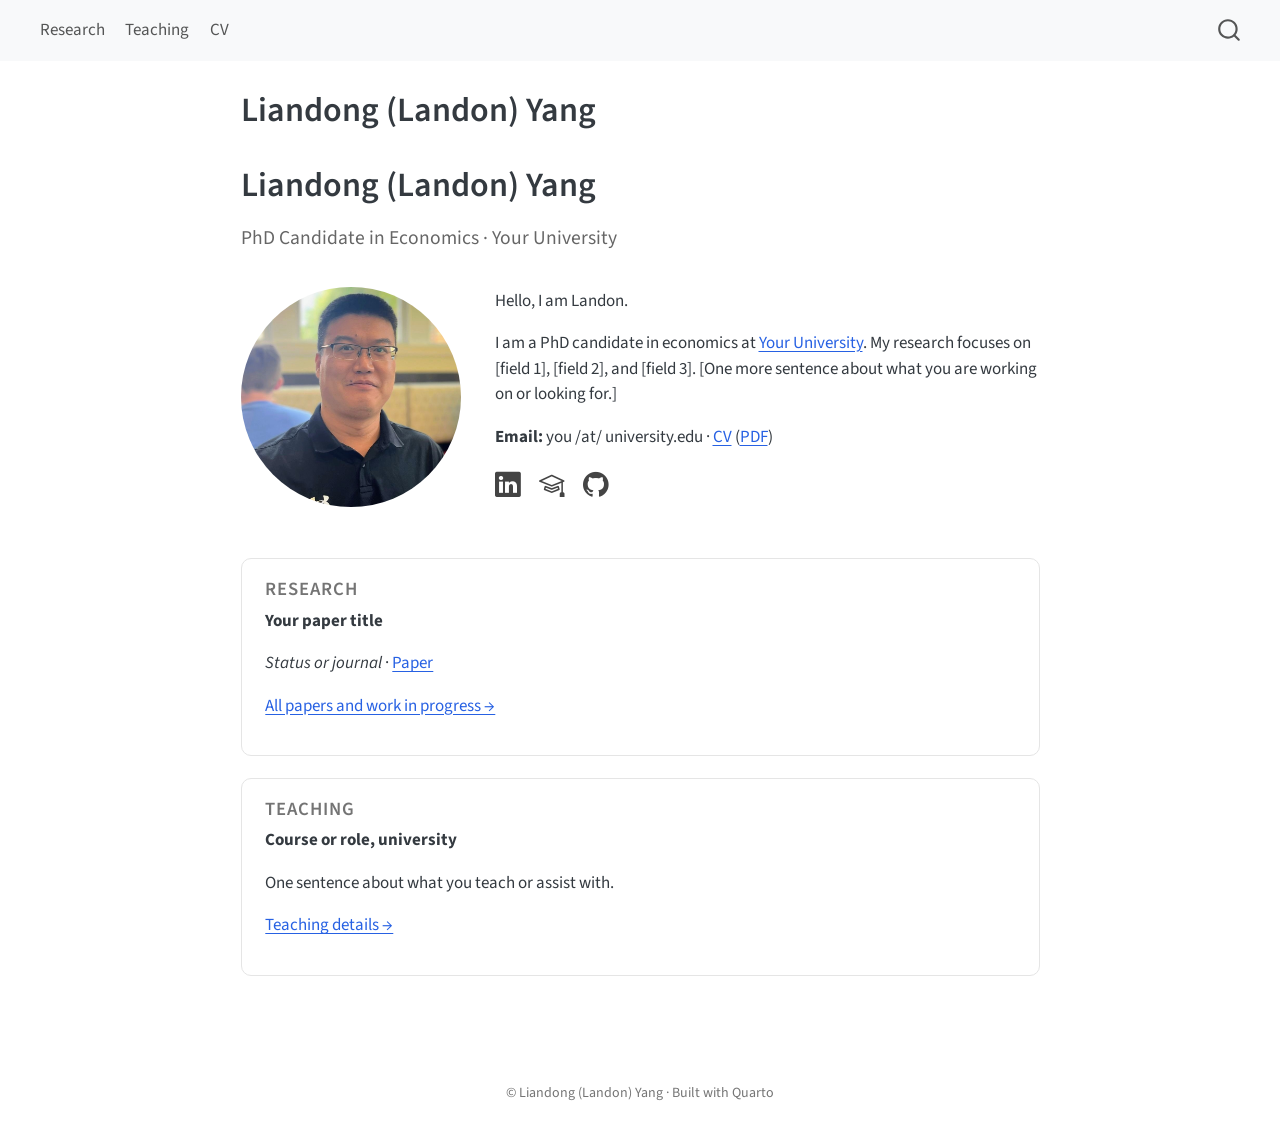
==== commit 4f447b05: "Remove duplicate name" ====
--- a/docs/index.html
+++ b/docs/index.html
@@ -85,11 +85,6 @@
   <header id="quarto-header" class="headroom fixed-top">
     <nav class="navbar navbar-expand-lg " data-bs-theme="dark" aria-label="Site">
       <div class="navbar-container container-fluid">
-      <div class="navbar-brand-container mx-auto">
-    <a class="navbar-brand" href="./index.html">
-    <span class="navbar-title">Liandong (Landon) Yang</span>
-    </a>
-  </div>
           <button class="navbar-toggler" type="button" data-bs-toggle="collapse" data-bs-target="#navbarCollapse" aria-controls="navbarCollapse" aria-expanded="false" aria-label="Toggle navigation" onclick="if (window.quartoToggleHeadroom) { window.quartoToggleHeadroom(); }">
   <span class="navbar-toggler-icon"></span>
 </button>
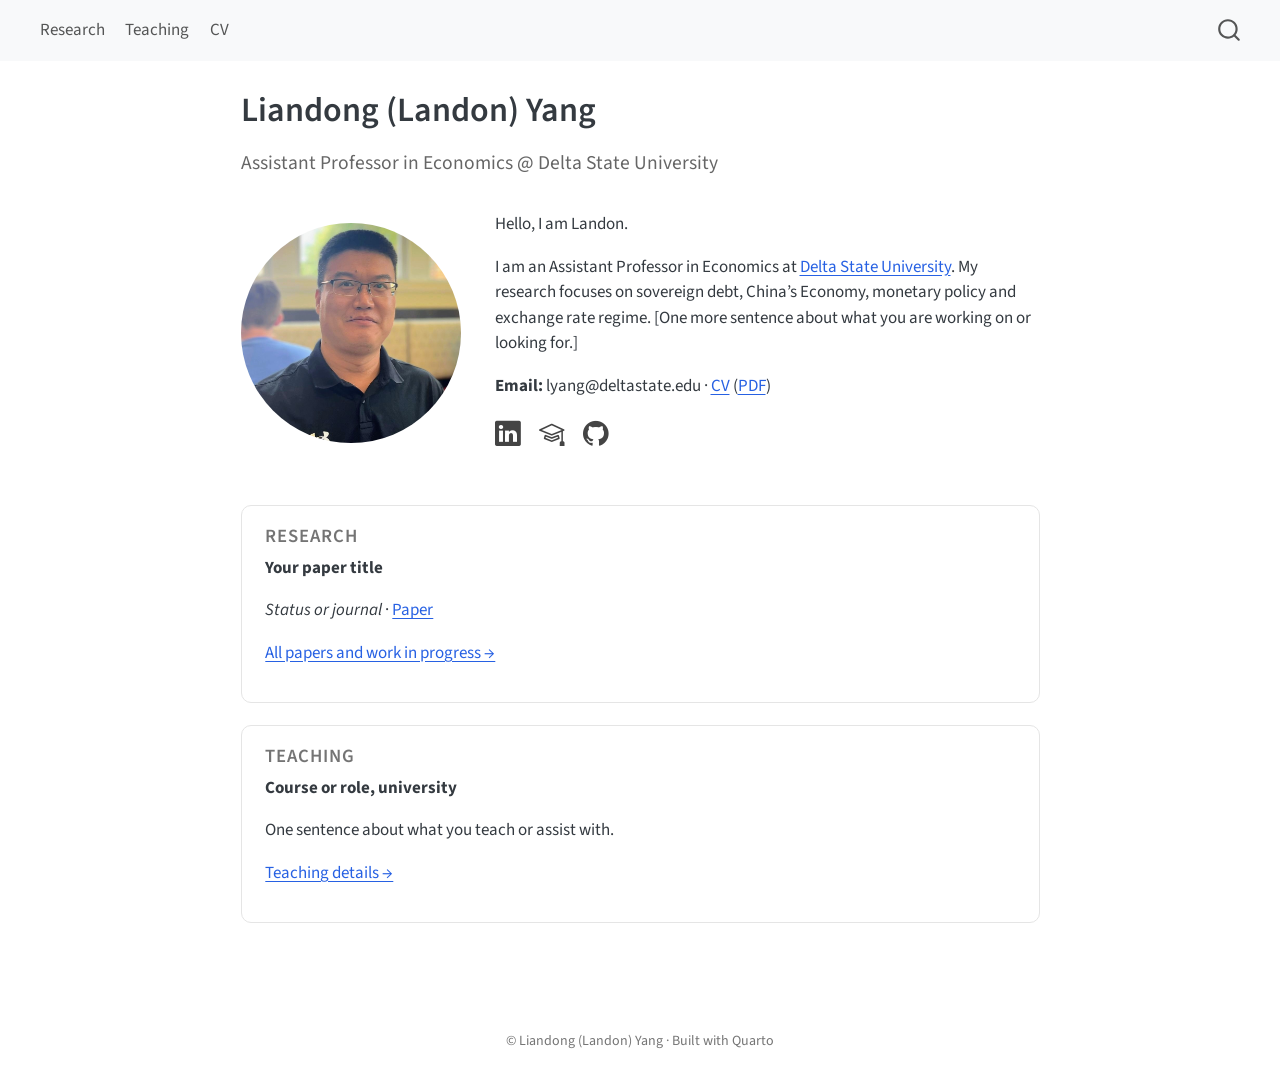
==== commit 8f683473: "New homepage layout" ====
--- a/docs/index.html
+++ b/docs/index.html
@@ -137,15 +137,13 @@
 </header>
 
 
-<section id="liandong-landon-yang" class="level1 unnumbered">
-<h1 class="unnumbered">Liandong (Landon) Yang</h1>
-<p><span class="subtitle-line">PhD Candidate in Economics · Your University</span></p>
+<p><span class="subtitle-line">Assistant Professor in Economics @ Delta State University</span></p>
 <div class="hero">
 <p><img src="assets/img/headshot.jpg" class="headshot img-fluid" alt="Photo of Liandong (Landon) Yang"></p>
 <div class="hero-text">
 <p>Hello, I am Landon.</p>
-<p>I am a PhD candidate in economics at <a href="https://your-university.edu">Your University</a>. My research focuses on [field 1], [field 2], and [field 3]. [One more sentence about what you are working on or looking for.]</p>
-<p><strong>Email:</strong> you /at/ university.edu · <a href="cv.qmd">CV</a> (<a href="assets/files/CV.pdf">PDF</a>)</p>
+<p>I am an Assistant Professor in Economics at <a href="https://www.deltastate.edu">Delta State University</a>. My research focuses on sovereign debt, China’s Economy, monetary policy and exchange rate regime. [One more sentence about what you are working on or looking for.]</p>
+<p><strong>Email:</strong> lyang@deltastate.edu · <a href="cv.qmd">CV</a> (<a href="assets/files/CV.pdf">PDF</a>)</p>
 <div class="social">
 <p><a href="https://www.linkedin.com/in/your-profile" title="LinkedIn"><i class="bi bi-linkedin"></i></a> <a href="https://scholar.google.com/citations?user=YOURID" title="Google Scholar"><i class="bi bi-mortarboard"></i></a> <a href="https://github.com/landon-liandong-yang" title="GitHub"><i class="bi bi-github"></i></a></p>
 </div>
@@ -165,7 +163,6 @@
 </section>
 
 
-</section>
 
 </main> <!-- /main -->
 <script id="quarto-html-after-body" type="application/javascript">
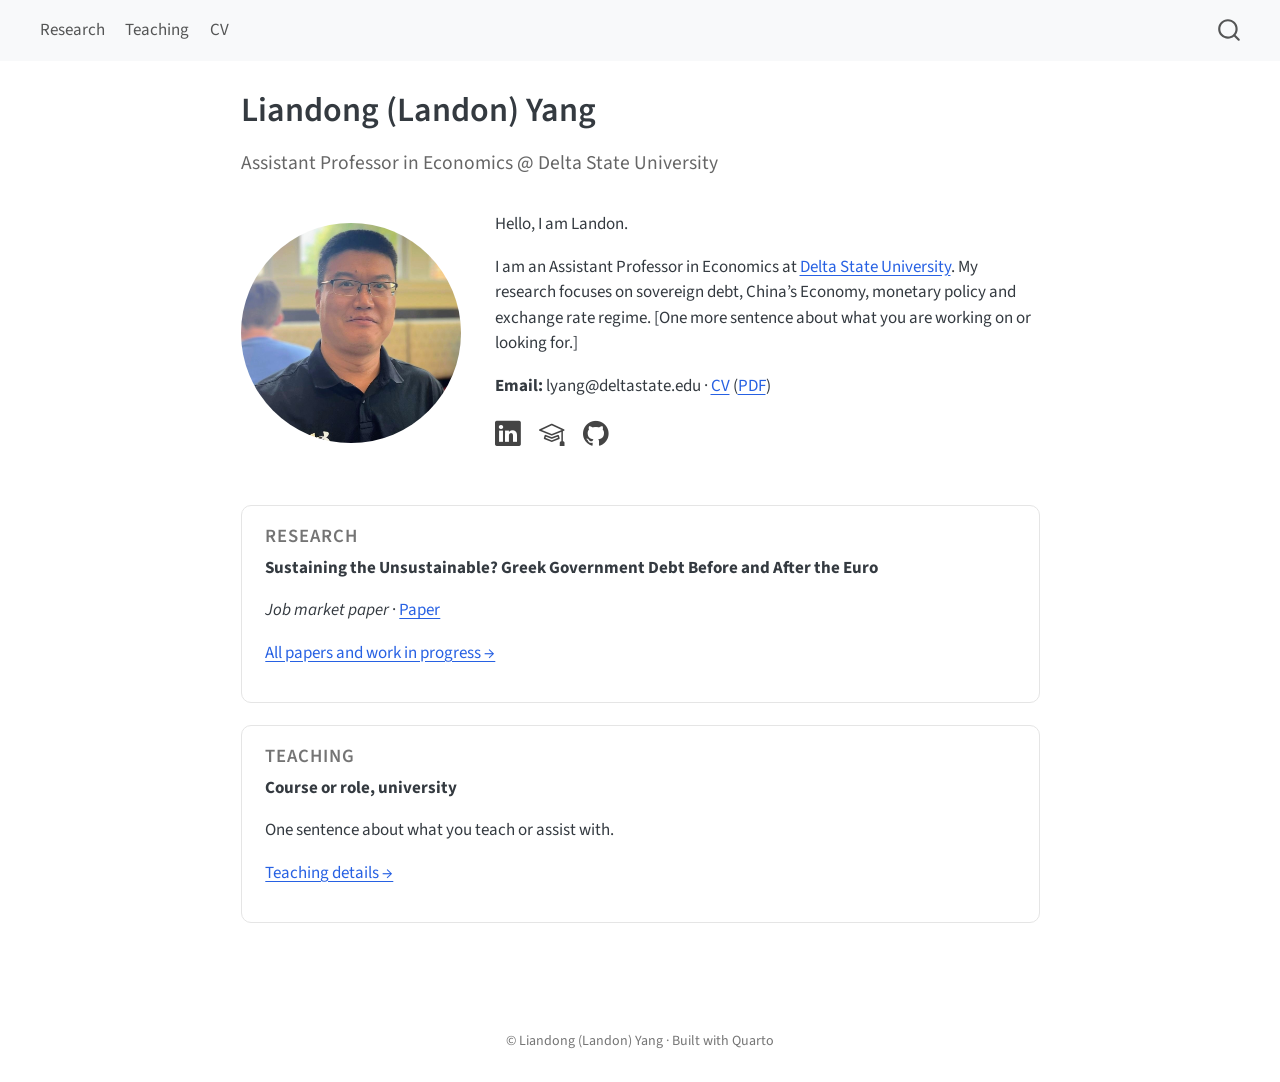
==== commit cd5ff4c5: "Research page by GDP component" ====
--- a/docs/index.html
+++ b/docs/index.html
@@ -151,8 +151,8 @@
 </div>
 <section id="research" class="level3 card-section">
 <h3 class="anchored" data-anchor-id="research">Research</h3>
-<p><strong>Your paper title</strong></p>
-<p><em>Status or journal</em> · <a href="./research.html">Paper</a></p>
+<p><strong>Sustaining the Unsustainable? Greek Government Debt Before and After the Euro</strong></p>
+<p><em>Job market paper</em> · <a href="./research.html">Paper</a></p>
 <p><a href="./research.html">All papers and work in progress →</a></p>
 </section>
 <section id="teaching" class="level3 card-section">
--- a/docs/styles.css
+++ b/docs/styles.css
@@ -33,4 +33,17 @@
 @media (max-width: 700px) {
   .hero { grid-template-columns: 1fr; text-align: center; }
   .hero img.headshot { max-width: 200px; margin: 0 auto; }
-}+}
+
+.paper {
+  border-left: 3px solid #d0d7de;
+  padding: 0.2rem 0 0.2rem 1rem;
+  margin: 1rem 0 1.4rem 0;
+}
+.paper.featured {
+  border: 1px solid #e5e5e5;
+  border-left: 4px solid #0d6efd;
+  border-radius: 8px;
+  padding: 1rem 1.3rem;
+}
+.paper details summary { cursor: pointer; color: #0d6efd; margin-top: 0.4rem; }
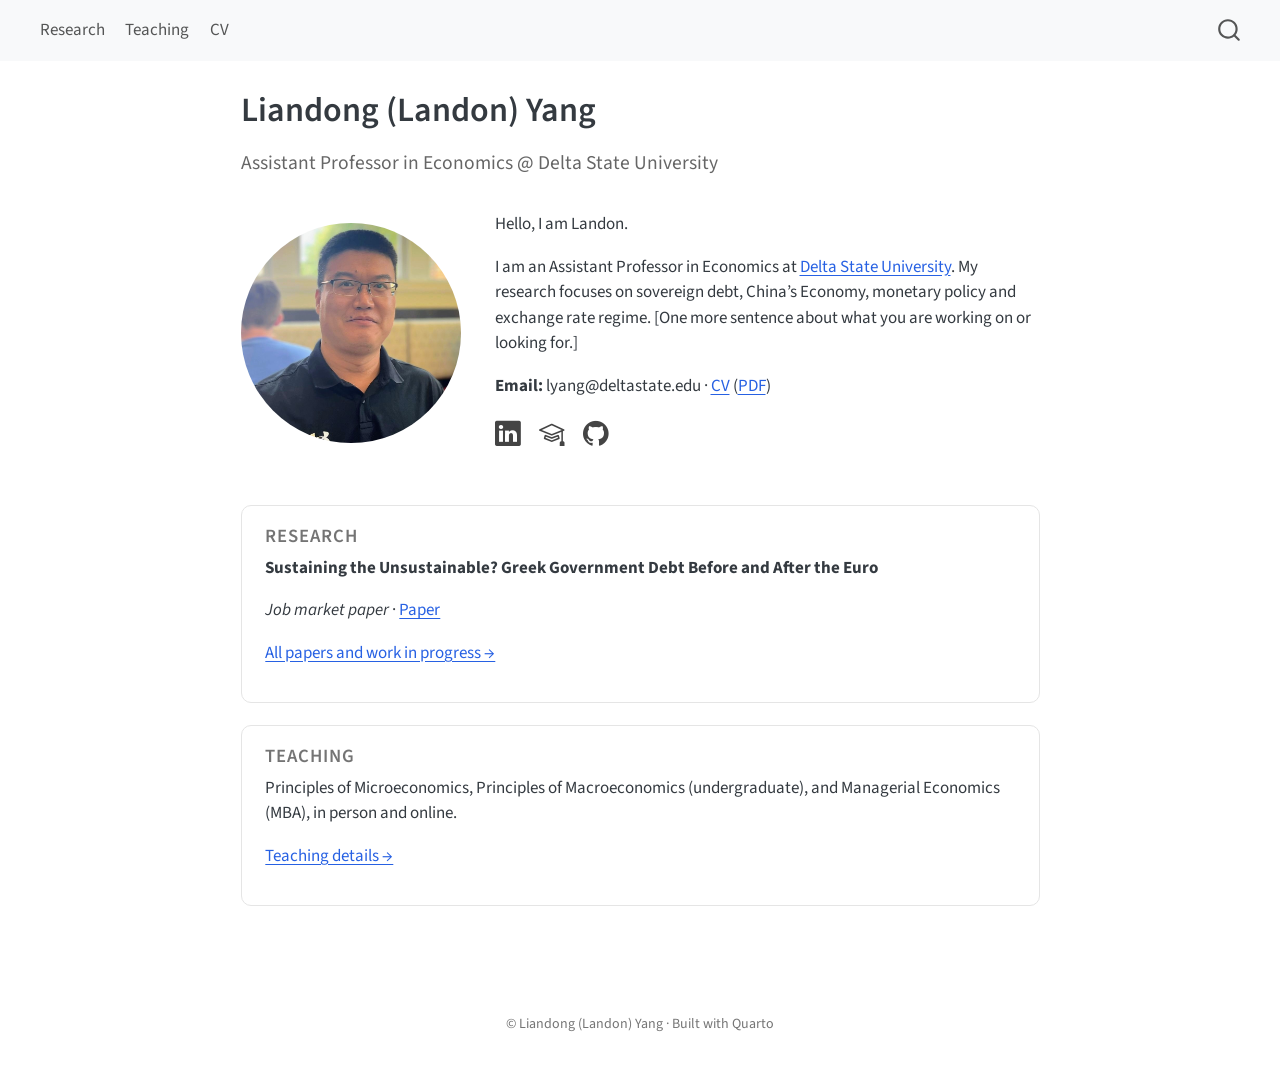
==== commit 4de4b05c: "Add teaching page" ====
--- a/docs/index.html
+++ b/docs/index.html
@@ -157,8 +157,7 @@
 </section>
 <section id="teaching" class="level3 card-section">
 <h3 class="anchored" data-anchor-id="teaching">Teaching</h3>
-<p><strong>Course or role, university</strong></p>
-<p>One sentence about what you teach or assist with.</p>
+<p>Principles of Microeconomics, Principles of Macroeconomics (undergraduate), and Managerial Economics (MBA), in person and online.</p>
 <p><a href="./teaching.html">Teaching details →</a></p>
 </section>
 
--- a/docs/styles.css
+++ b/docs/styles.css
@@ -46,4 +46,11 @@
   border-radius: 8px;
   padding: 1rem 1.3rem;
 }
-.paper details summary { cursor: pointer; color: #0d6efd; margin-top: 0.4rem; }+.paper details summary { cursor: pointer; color: #0d6efd; margin-top: 0.4rem; }
+
+.course {
+  border-left: 3px solid #d0d7de;
+  padding: 0.2rem 0 0.2rem 1rem;
+  margin: 0.8rem 0 1.8rem 0;
+}
+.course ul, .course ol { margin-bottom: 0; }
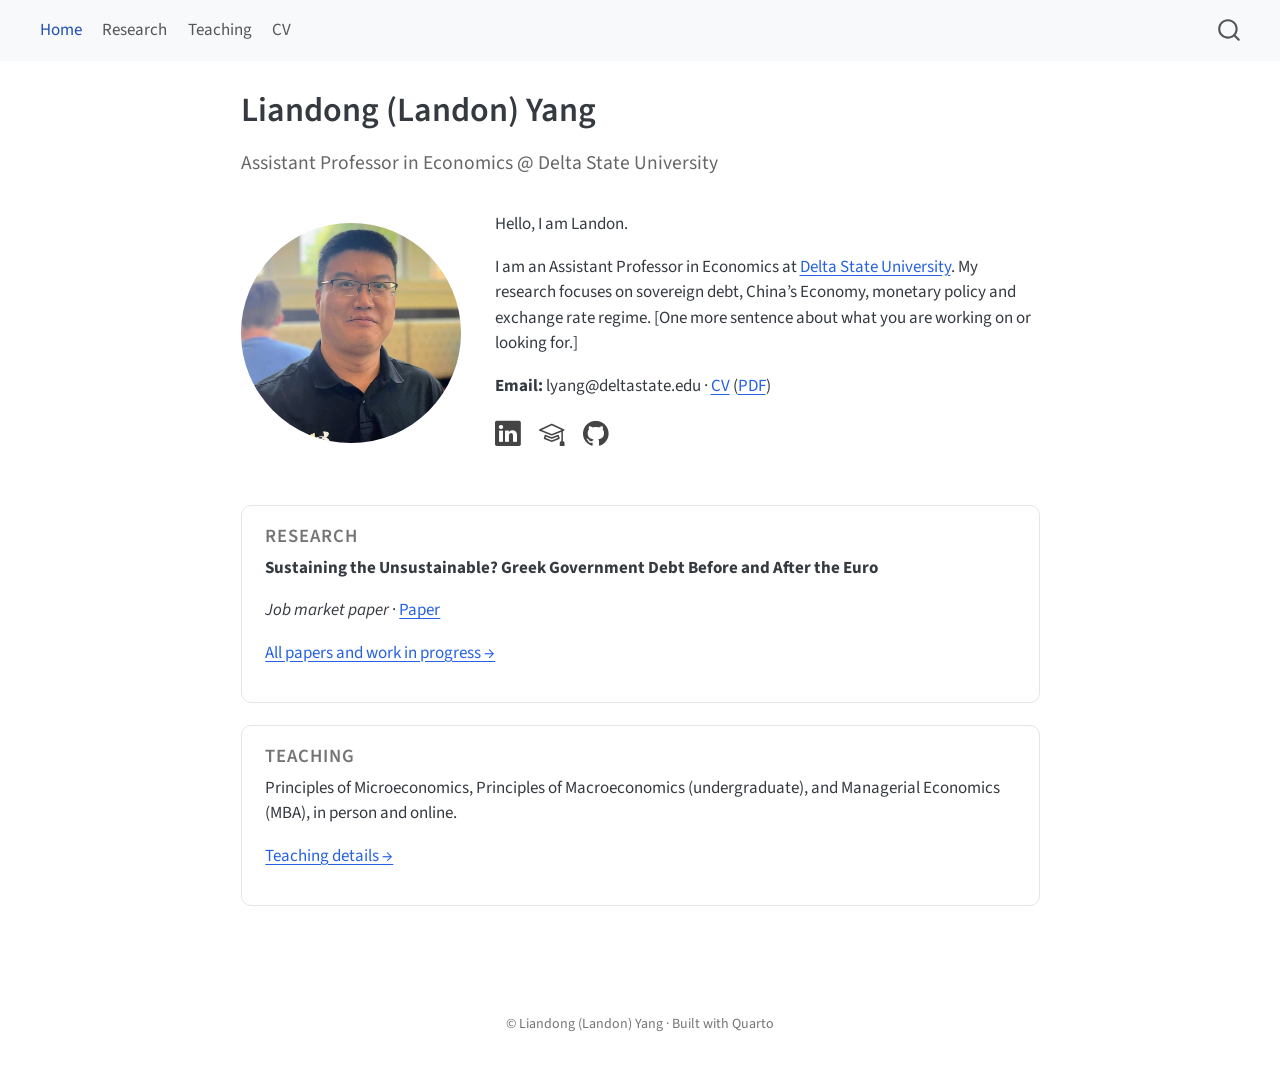
==== commit 3942fcf9: "Add Home link to navbar" ====
--- a/docs/index.html
+++ b/docs/index.html
@@ -91,6 +91,10 @@
           <div class="collapse navbar-collapse" id="navbarCollapse">
             <ul class="navbar-nav navbar-nav-scroll me-auto">
   <li class="nav-item">
+    <a class="nav-link active" href="./index.html" aria-current="page"> 
+<span class="menu-text">Home</span></a>
+  </li>  
+  <li class="nav-item">
     <a class="nav-link" href="./research.html"> 
 <span class="menu-text">Research</span></a>
   </li>  
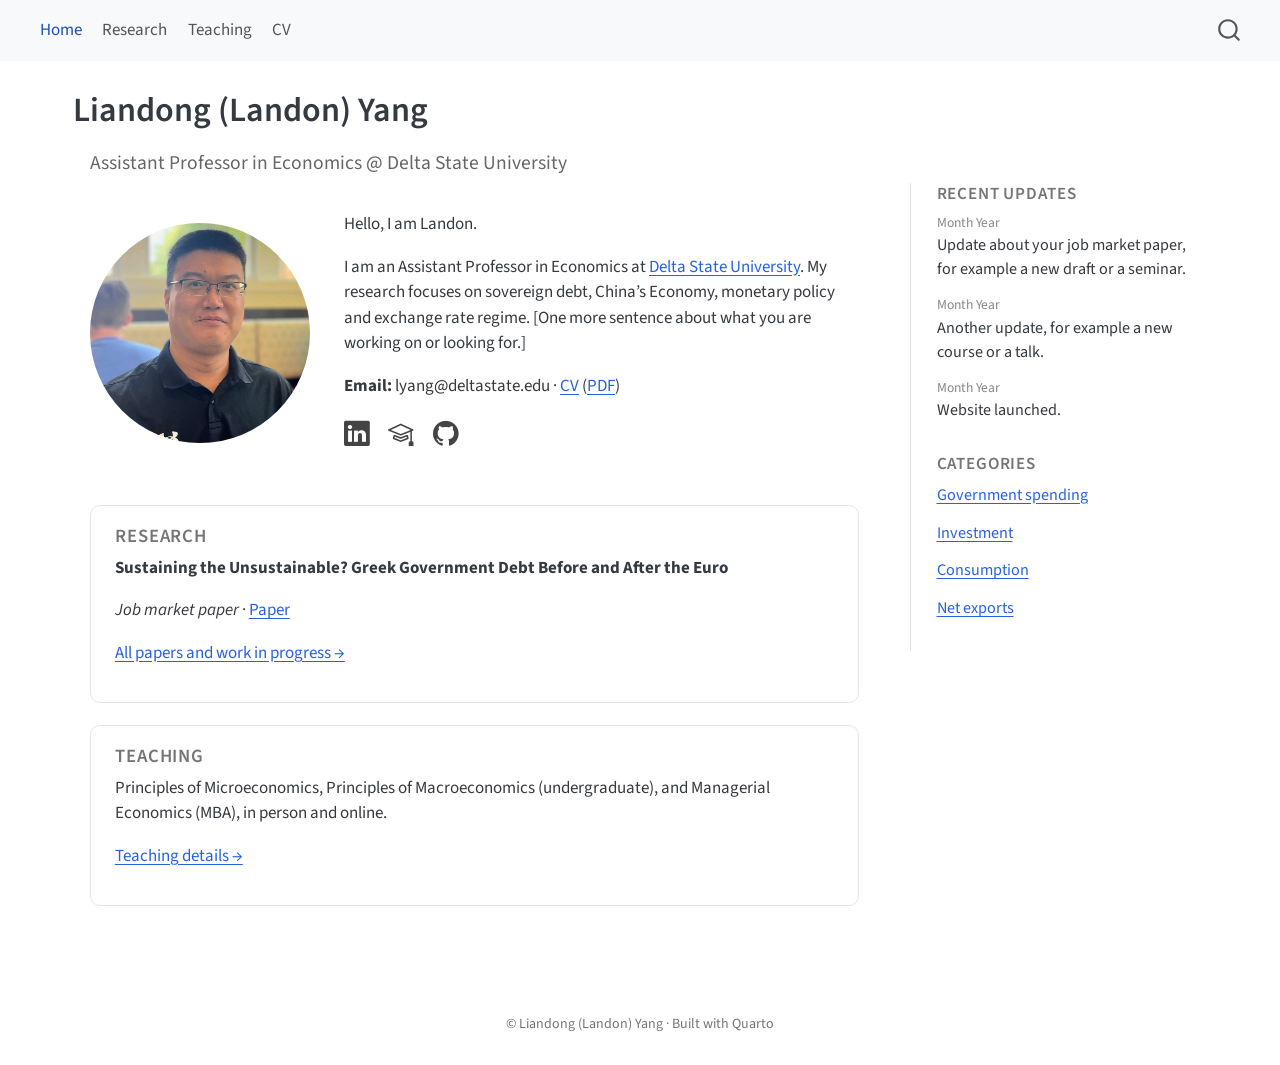
==== commit a25b060f: "Add sidebar with recent updates and categories" ====
--- a/docs/index.html
+++ b/docs/index.html
@@ -79,7 +79,7 @@
 <link rel="stylesheet" href="styles.css">
 </head>
 
-<body class="nav-fixed fullcontent quarto-light"><a id="quarto-skip-link" class="visually-hidden-focusable" href="#quarto-document-content">Skip to main content</a>
+<body class="nav-fixed quarto-light"><a id="quarto-skip-link" class="visually-hidden-focusable" href="#quarto-document-content">Skip to main content</a>
 
 <div id="quarto-search-results"></div>
   <header id="quarto-header" class="headroom fixed-top">
@@ -115,12 +115,12 @@
     </nav>
 </header>
 <!-- content -->
-<div id="quarto-content" class="quarto-container page-columns page-rows-contents page-layout-article page-navbar">
+<div id="quarto-content" class="quarto-container page-columns page-rows-contents page-layout-full page-navbar">
 <!-- sidebar -->
 <!-- margin-sidebar -->
     
 <!-- main -->
-<main class="content" id="quarto-document-content" tabindex="-1">
+<main class="content column-page" id="quarto-document-content" tabindex="-1">
 
 <header id="title-block-header" class="quarto-title-block default">
 <div class="quarto-title">
@@ -129,7 +129,7 @@
 
 
 
-<div class="quarto-title-meta">
+<div class="quarto-title-meta column-page">
 
     
   
@@ -141,6 +141,8 @@
 </header>
 
 
+<div class="page-grid">
+<div class="main-col">
 <p><span class="subtitle-line">Assistant Professor in Economics @ Delta State University</span></p>
 <div class="hero">
 <p><img src="assets/img/headshot.jpg" class="headshot img-fluid" alt="Photo of Liandong (Landon) Yang"></p>
@@ -164,6 +166,27 @@
 <p>Principles of Microeconomics, Principles of Macroeconomics (undergraduate), and Managerial Economics (MBA), in person and online.</p>
 <p><a href="./teaching.html">Teaching details →</a></p>
 </section>
+</div>
+<div class="side-col">
+<section id="recent-updates" class="level3">
+<h3 class="anchored" data-anchor-id="recent-updates">Recent updates</h3>
+<ul>
+<li><span class="update-date">Month Year</span> Update about your job market paper, for example a new draft or a seminar.</li>
+<li><span class="update-date">Month Year</span> Another update, for example a new course or a talk.</li>
+<li><span class="update-date">Month Year</span> Website launched.</li>
+</ul>
+</section>
+<section id="categories" class="level3">
+<h3 class="anchored" data-anchor-id="categories">Categories</h3>
+<ul>
+<li><a href="./research.html#government-spending">Government spending</a></li>
+<li><a href="./research.html#investment">Investment</a></li>
+<li><a href="./research.html#consumption">Consumption</a></li>
+<li><a href="./research.html#net-exports">Net exports</a></li>
+</ul>
+</section>
+</div>
+</div>
 
 
 
--- a/docs/styles.css
+++ b/docs/styles.css
@@ -53,4 +53,43 @@
   padding: 0.2rem 0 0.2rem 1rem;
   margin: 0.8rem 0 1.8rem 0;
 }
-.course ul, .course ol { margin-bottom: 0; }+.course ul, .course ol { margin-bottom: 0; }
+
+/* Two-column homepage */
+.page-grid {
+  display: grid;
+  grid-template-columns: minmax(0, 1fr) 280px;
+  gap: 3rem;
+  max-width: 1100px;
+  margin: 0 auto;
+}
+.side-col {
+  align-self: start;
+  position: sticky;
+  top: 80px;
+  border-left: 1px solid #e5e5e5;
+  padding-left: 1.5rem;
+  margin-top: 2rem;
+}
+.side-col h3 {
+  margin-top: 0;
+  font-size: 1rem;
+  text-transform: uppercase;
+  letter-spacing: 0.05em;
+  color: #666;
+}
+.side-col ul { list-style: none; padding-left: 0; margin-bottom: 1.8rem; }
+.side-col li { margin-bottom: 0.8rem; font-size: 0.95rem; }
+.update-date { display: block; color: #888; font-size: 0.8rem; }
+
+/* Stack on tablets and phones */
+@media (max-width: 900px) {
+  .page-grid { grid-template-columns: 1fr; }
+  .side-col {
+    position: static;
+    border-left: none;
+    padding-left: 0;
+    border-top: 1px solid #e5e5e5;
+    padding-top: 1rem;
+  }
+}
